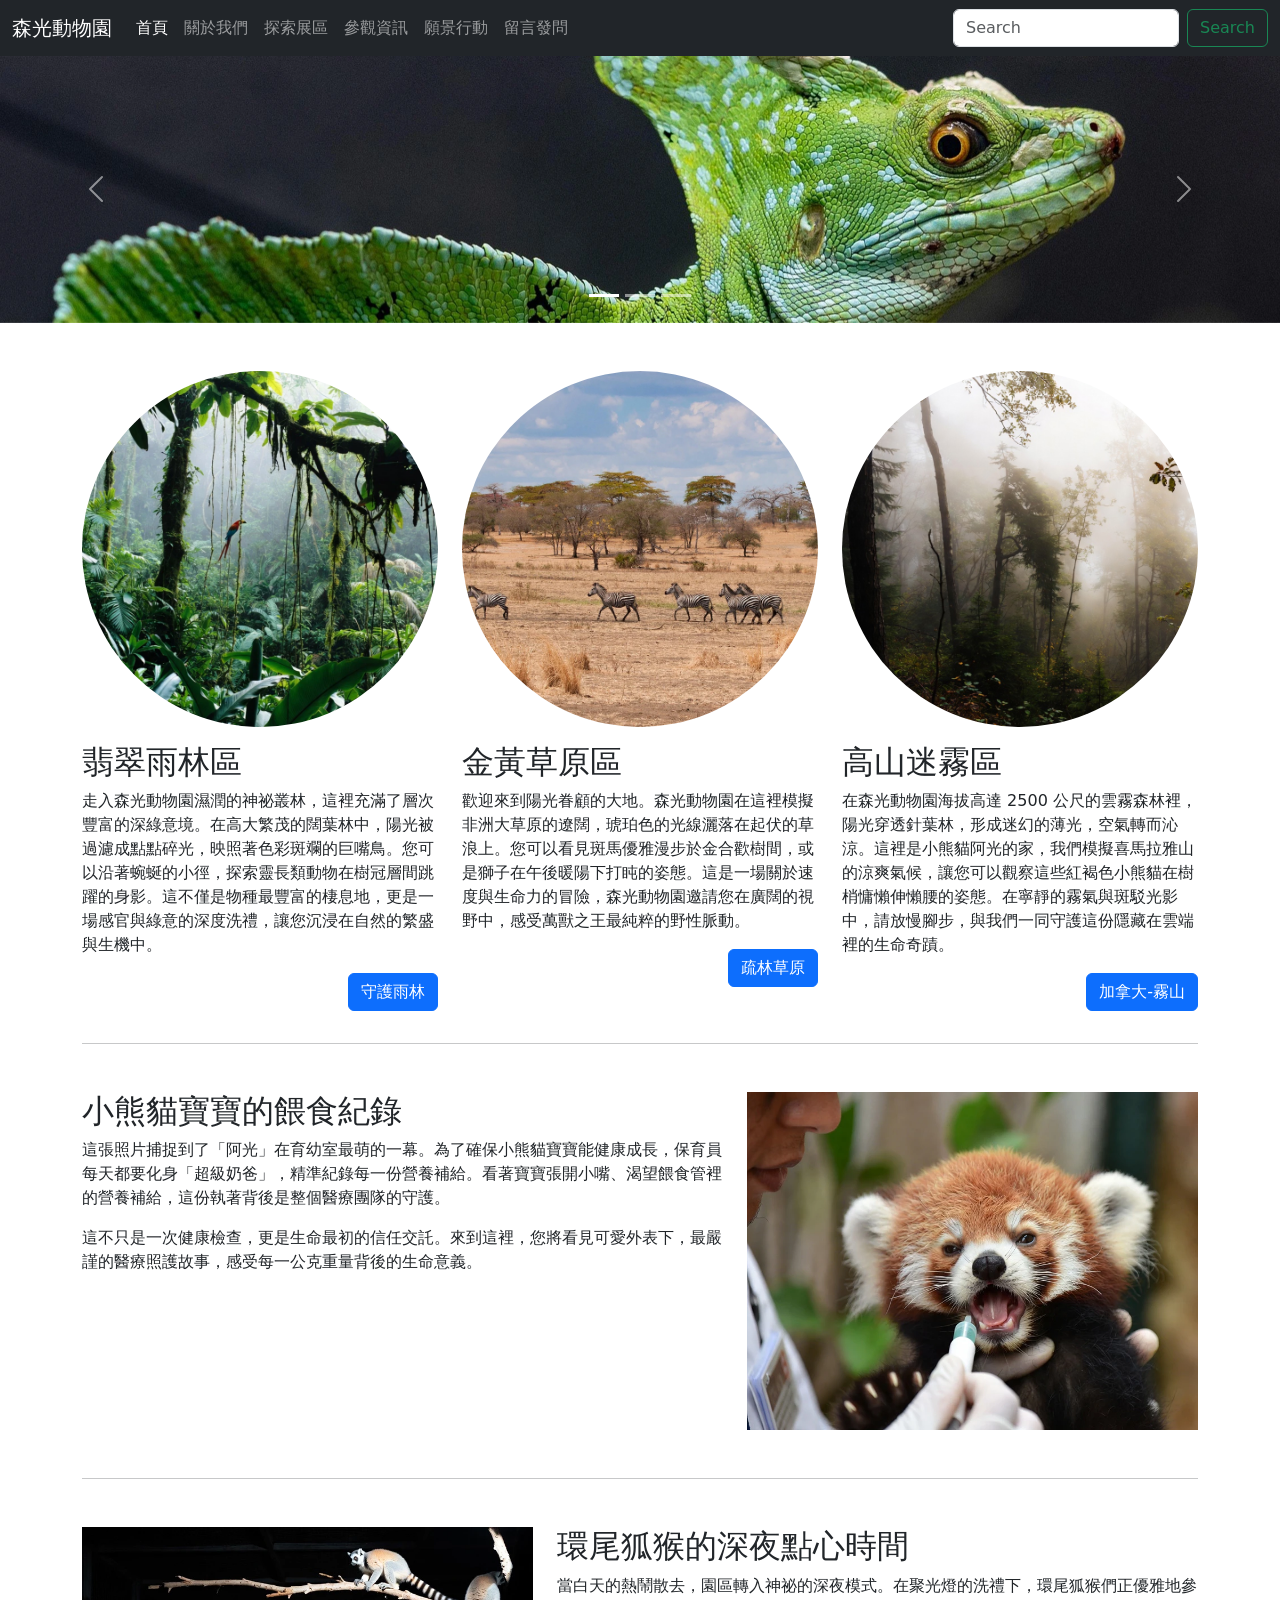
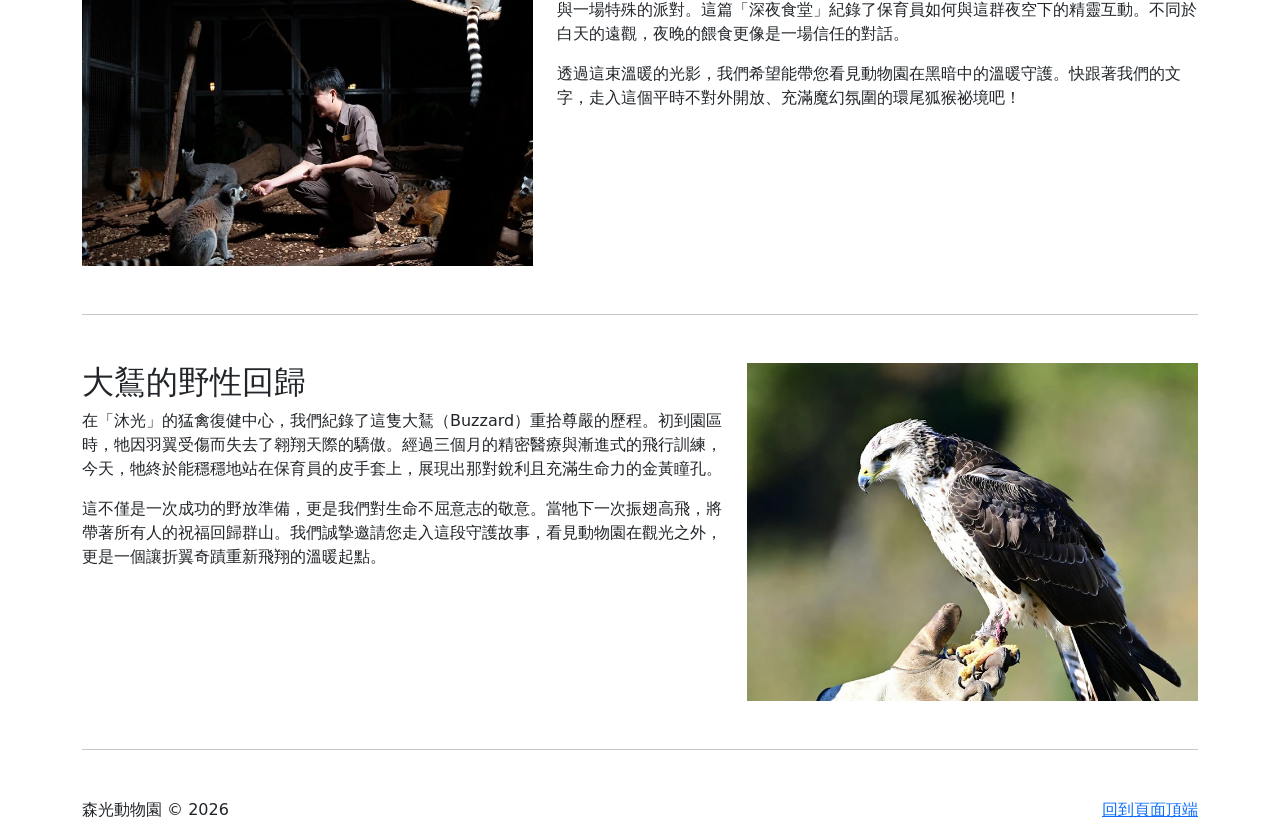
==== index.html @ 8e4613d2 "Add files via upload" ====
<!-- 宣告網頁文件是HTML5格式 -->
<!doctype html>
<!-- 網頁所屬地區的語言 -->
<html lang="zh-Hant-TW">
<!-- 檔頭 -->

<head>
  <!-- 文字編碼 -->
  <meta charset="utf-8">
  <!-- RWD響應式網站 -->
  <meta name="viewport" content="width=device-width, initial-scale=1">
  <!-- 網站作者(擁有者)、品牌名稱 -->
  <meta name="author" content="森光動物園">
  <!-- 網頁描述， -->
  <meta name="description"
    content="「森光動物園」致力還原大自然原始面貌，透過金黃草原、翡翠雨林與雲霧森林，打造沉浸式棲地體驗。從育幼紀錄到猛禽復健，我們在晨光與夜色間守護生命，邀您共鳴荒野，開啟一場關於保育與尊重的溫暖旅程。">
  <meta name="generator" content="Visual Studio Code">
  <meta name="keywords"
    content="森光動物園,動物園,Forest Light Zoo,環境教育,野生動物保育,沉浸式棲地,非洲大草原,熱帶雨林,高山雲霧林,小熊貓,環尾狐猴,大鵟,猛禽復健,動物餵食紀錄,生命教育,生態旅遊">
  <!-- favicon品牌logo，第一行針對IE和其他瀏覽器，第二行針對IE之外的瀏覽器 -->
  <link rel="shortcut icon" href="favicon.ico" type="image/x-icon">
  <link rel="icon" href="favicon.ico" type="image/x-icon">

  <title>森光動物園-首頁</title>
  <!-- Boothstrap雲端CSS外部檔 -->
  <link href="https://cdn.jsdelivr.net/npm/bootstrap@5.3.8/dist/css/bootstrap.min.css" rel="stylesheet"
    integrity="sha384-sRIl4kxILFvY47J16cr9ZwB07vP4J8+LH7qKQnuqkuIAvNWLzeN8tE5YBujZqJLB" crossorigin="anonymous">
  <!-- 自訂的CSS -->
  <link rel="stylesheet" href="css/custom.css">
  <!--追蹤碼  -->
  <!-- Google tag (gtag.js) -->
  <script async src="https://www.googletagmanager.com/gtag/js?id=G-NFK6RYYWR0"></script>
  <script>
    window.dataLayer = window.dataLayer || [];
    function gtag() { dataLayer.push(arguments); }
    gtag('js', new Date());

    gtag('config', 'G-NFK6RYYWR0');
  </script>

</head>
<!-- 網頁本文 -->

<body>
  <header>
    <nav class="navbar navbar-expand-lg bg-dark navbar-dark">
      <div class="container-fluid">
        <a class="navbar-brand" href="index.html">森光動物園</a>
        <button class="navbar-toggler" type="button" data-bs-toggle="collapse" data-bs-target="#navbarSupportedContent"
          aria-controls="navbarSupportedContent" aria-expanded="false" aria-label="Toggle navigation">
          <span class="navbar-toggler-icon"></span>
        </button>
        <div class="collapse navbar-collapse" id="navbarSupportedContent">
          <ul class="navbar-nav me-auto mb-2 mb-lg-0">
            <li class="nav-item">
              <a class="nav-link active" aria-current="page" href="index.html">首頁</a>
            </li>
            <li class="nav-item">
              <a class="nav-link" href="about.html">關於我們</a>
            </li>
            <li class="nav-item">
              <a class="nav-link" href="explore.html">探索展區</a>
            </li>
            <li class="nav-item">
              <a class="nav-link" href="info.html">參觀資訊</a>
            </li>
            <li class="nav-item">
              <a class="nav-link" href="vision.html">願景行動</a>
            </li>
            <li class="nav-item">
              <a class="nav-link" href="https://toolkit.url.com.tw/bbs/index.php?email=bbs@trial-162231.url.tw" target="_blank">留言發問</a>

            </li>
          </ul>
          <form class="d-flex" role="search">
            <input class="form-control me-2" type="search" placeholder="Search" aria-label="Search" />
            <button class="btn btn-outline-success" type="submit">Search</button>
          </form>
        </div>
      </div>
    </nav>
  </header>
  <main>
    <div id="carouselExampleIndicators" class="carousel slide">
      <div class="carousel-indicators">
        <button type="button" data-bs-target="#carouselExampleIndicators" data-bs-slide-to="0" class="active"
          aria-current="true" aria-label="Slide 1"></button>
        <button type="button" data-bs-target="#carouselExampleIndicators" data-bs-slide-to="1"
          aria-label="Slide 2"></button>
        <button type="button" data-bs-target="#carouselExampleIndicators" data-bs-slide-to="2"
          aria-label="Slide 3"></button>
      </div>
      <div class="carousel-inner">
        <div class="carousel-item active">
          <img src="images/index/yancabrera-basilisk-5951351_1920.webp" class="d-block w-100" alt="綠色大蜥蜴" title="綠色大蜥蜴"
            aria-lable="綠色大蜥蜴">
        </div>
        <div class="carousel-item">
          <img src="images/index/anilsharma26-dusky-leaf-monkeys-6933043_1920.webp" class="d-block w-100" alt="動物園黃葉猴"
            title="動物園黃葉猴" aria-lable="動物園黃葉猴">
        </div>
        <div class="carousel-item">
          <img src="images/index/lwittsieker-capybara-8209095_1920.webp" class="d-block w-100" alt="動物園水豚" title="動物園水豚"
            aria-lable="動物園水豚">
        </div>
      </div>
      <button class="carousel-control-prev" type="button" data-bs-target="#carouselExampleIndicators"
        data-bs-slide="prev">
        <span class="carousel-control-prev-icon" aria-hidden="true"></span>
        <span class="visually-hidden">Previous</span>
      </button>
      <button class="carousel-control-next" type="button" data-bs-target="#carouselExampleIndicators"
        data-bs-slide="next">
        <span class="carousel-control-next-icon" aria-hidden="true"></span>
        <span class="visually-hidden">Next</span>
      </button>
    </div>
    <div class="container">
      <div class="row">
        <div class="col-lg-4 order-md-2 mt-5">
          <a href="https://en.wikipedia.org/wiki/Mist_Mountain">
            <img src="images/index/mist-mountain-forest.jpg" class="rounded-circle w-100" alt="高山迷霧森林" title="高山迷霧森林"
              aria-label="高山迷霧森林"></a>
          <div class="card-body">
            <h2 class="mt-3">高山迷霧區</h2>
            <p class="card-text">在森光動物園海拔高達 2500
              公尺的雲霧森林裡，陽光穿透針葉林，形成迷幻的薄光，空氣轉而沁涼。這裡是小熊貓阿光的家，我們模擬喜馬拉雅山的涼爽氣候，讓您可以觀察這些紅褐色小熊貓在樹梢慵懶伸懶腰的姿態。在寧靜的霧氣與斑駁光影中，請放慢腳步，與我們一同守護這份隱藏在雲端裡的生命奇蹟。
            </p>
            <p class="text-end"><a href="https://en.wikipedia.org/wiki/Mist_Mountain" target="_blank"
                class="btn btn-primary" role="button">加拿大-霧山</a></p>
          </div>
        </div>
        <div class="col-lg-4 order-md-1 mt-5">
          <a href="https://en.wikipedia.org/wiki/Savanna">
            <img src="images/index/savanna-ruidgs-zebra-4614297_1920.webp" class="rounded-circle w-100" alt="疏林草原上的斑馬"
              title="疏林草原上的斑馬" aria-label="疏林草原上的斑馬"></a>
          <div class="card-body">
            <h2 class="mt-3">金黃草原區</h2>
            <p class="card-text">
              歡迎來到陽光眷顧的大地。森光動物園在這裡模擬非洲大草原的遼闊，琥珀色的光線灑落在起伏的草浪上。您可以看見斑馬優雅漫步於金合歡樹間，或是獅子在午後暖陽下打盹的姿態。這是一場關於速度與生命力的冒險，森光動物園邀請您在廣闊的視野中，感受萬獸之王最純粹的野性脈動。
            </p>
            <p class="text-end"><a href="https://en.wikipedia.org/wiki/Savanna" target="_blank" class="btn btn-primary"
                role="button">疏林草原</a></p>
          </div>
        </div>
        <div class="col-lg-4 order-md-0 mt-5">
          <a href="https://www.rainforest-alliance.org/">
            <img src="images/index/rainforest.webp" class="rounded-circle w-100" alt="雨林闊葉林和巨嘴鳥" title="雨林闊葉林和巨嘴鳥"
              aria-label="雨林闊葉林和巨嘴鳥"></a>
          <div class="card-body">
            <h2 class="mt-3">翡翠雨林區</h2>
            <p class="card-text">
              走入森光動物園濕潤的神祕叢林，這裡充滿了層次豐富的深綠意境。在高大繁茂的闊葉林中，陽光被過濾成點點碎光，映照著色彩斑斕的巨嘴鳥。您可以沿著蜿蜒的小徑，探索靈長類動物在樹冠層間跳躍的身影。這不僅是物種最豐富的棲息地，更是一場感官與綠意的深度洗禮，讓您沉浸在自然的繁盛與生機中。
            </p>
            <p class="text-end"><a href="https://www.rainforest-alliance.org/" target="_blank" class="btn btn-primary"
                role="button">守護雨林</a></p>
          </div>
        </div>


      </div>
      <hr>
      <div class="row my-5">
        <div class="col-md-7">
          <h2 class="">小熊貓寶寶的<span class="text-mute">餵食紀錄</span></h2>
          <p>這張照片捕捉到了「阿光」在育幼室最萌的一幕。為了確保小熊貓寶寶能健康成長，保育員每天都要化身「超級奶爸」，精準紀錄每一份營養補給。看著寶寶張開小嘴、渴望餵食管裡的營養補給，這份執著背後是整個醫療團隊的守護。</p>
          <p>這不只是一次健康檢查，更是生命最初的信任交託。來到這裡，您將看見可愛外表下，最嚴謹的醫療照護故事，感受每一公克重量背後的生命意義。</p>
        </div>
        <div class="col-md-5">
          <img src="images/index/baby-red-panda-medical-check.webp" class="img-fluid mx-auto" alt="貓熊寶寶營養補給"
            aria-label="貓熊寶寶營養補給">
        </div>

      </div>
      <hr>
      <div class="row my-5">
        <div class="col-md-7 order-md-1">
          <h2 class="">環尾狐猴的<span class="text-mute">深夜點心時間</span></h2>
          <p>當白天的熱鬧散去，園區轉入神祕的深夜模式。在聚光燈的洗禮下，環尾狐猴們正優雅地參與一場特殊的派對。這篇「深夜食堂」紀錄了保育員如何與這群夜空下的精靈互動。不同於白天的遠觀，夜晚的餵食更像是一場信任的對話。</p>
          <p>透過這束溫暖的光影，我們希望能帶您看見動物園在黑暗中的溫暖守護。快跟著我們的文字，走入這個平時不對外開放、充滿魔幻氛圍的環尾狐猴祕境吧！</p>
        </div>
        <div class="col-md-5 order-md-0">
          <img src="images/index/zookeeper -feeding-animals-low-light.webp" class="img-fluid mx-auto" alt="保育員夜間餵食環尾狐猴"
            aria-label="保育員夜間餵食環尾狐猴">
        </div>

      </div>
      <hr>
      <div class="row my-5">
        <div class="col-md-7">
          <h2 class="">大鵟的<span class="text-mute">野性回歸</span></h2>
          <p>
            在「沐光」的猛禽復健中心，我們紀錄了這隻大鵟（Buzzard）重拾尊嚴的歷程。初到園區時，牠因羽翼受傷而失去了翱翔天際的驕傲。經過三個月的精密醫療與漸進式的飛行訓練，今天，牠終於能穩穩地站在保育員的皮手套上，展現出那對銳利且充滿生命力的金黃瞳孔。
          </p>
          <p>這不僅是一次成功的野放準備，更是我們對生命不屈意志的敬意。當牠下一次振翅高飛，將帶著所有人的祝福回歸群山。我們誠摯邀請您走入這段守護故事，看見動物園在觀光之外，更是一個讓折翼奇蹟重新飛翔的溫暖起點。</p>
        </div>
        <div class="col-md-5">
          <img src="images/index/Bird-of-prey-rescue-recovery.webp" class="img-fluid mx-auto" alt="大鵟老鷹復健紀錄"
            aria-label="大鵟老鷹復健紀錄">
        </div>

      </div>
      <hr>
    </div>
    <footer class="container mt-5">

      <p class="float-end">
        <a href="#top" class="btn-dark-gold">回到頁面頂端</a>
      </p>

      <p>森光動物園 &copy; 2026</p>
    </footer>
  </main>
  <!-- Bootstrap雲端JS外部檔 -->
  <script src="https://cdn.jsdelivr.net/npm/bootstrap@5.3.8/dist/js/bootstrap.bundle.min.js"
    integrity="sha384-FKyoEForCGlyvwx9Hj09JcYn3nv7wiPVlz7YYwJrWVcXK/BmnVDxM+D2scQbITxI"
    crossorigin="anonymous"></script>
</body>

</html>
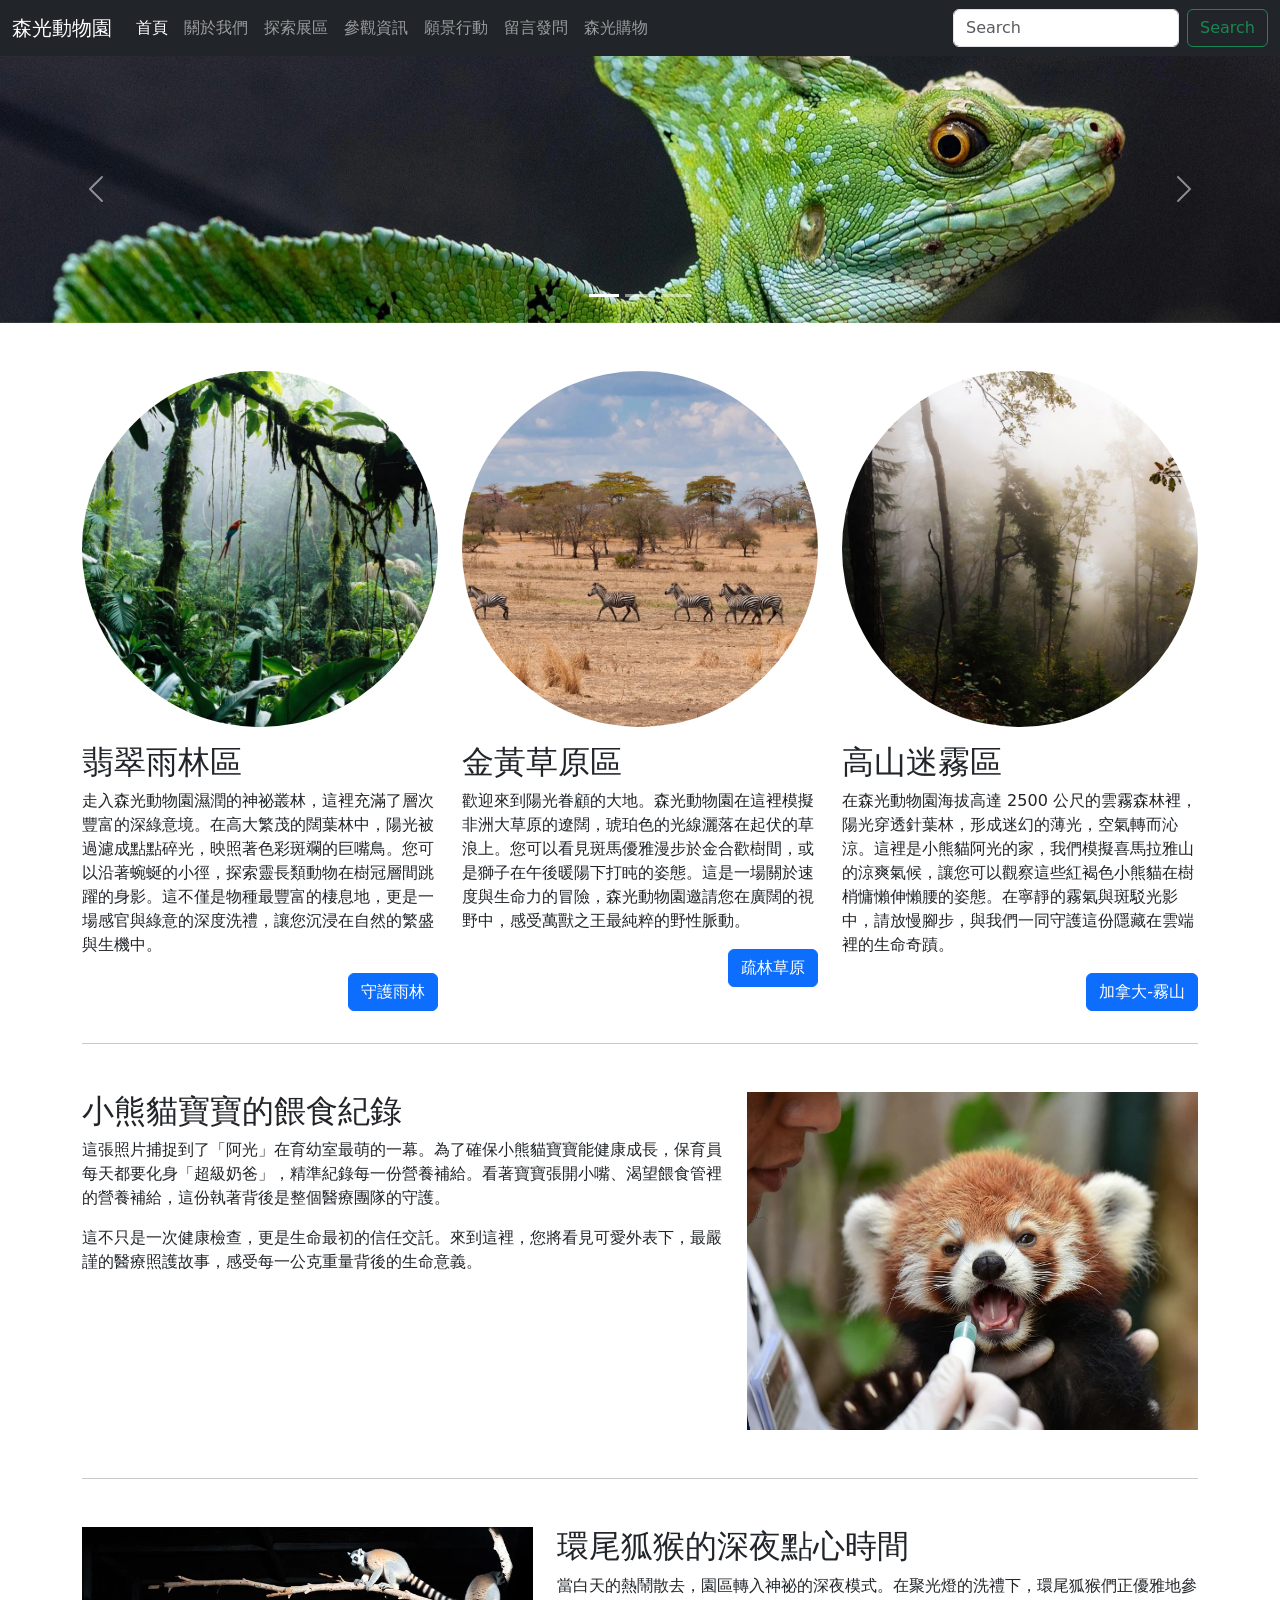
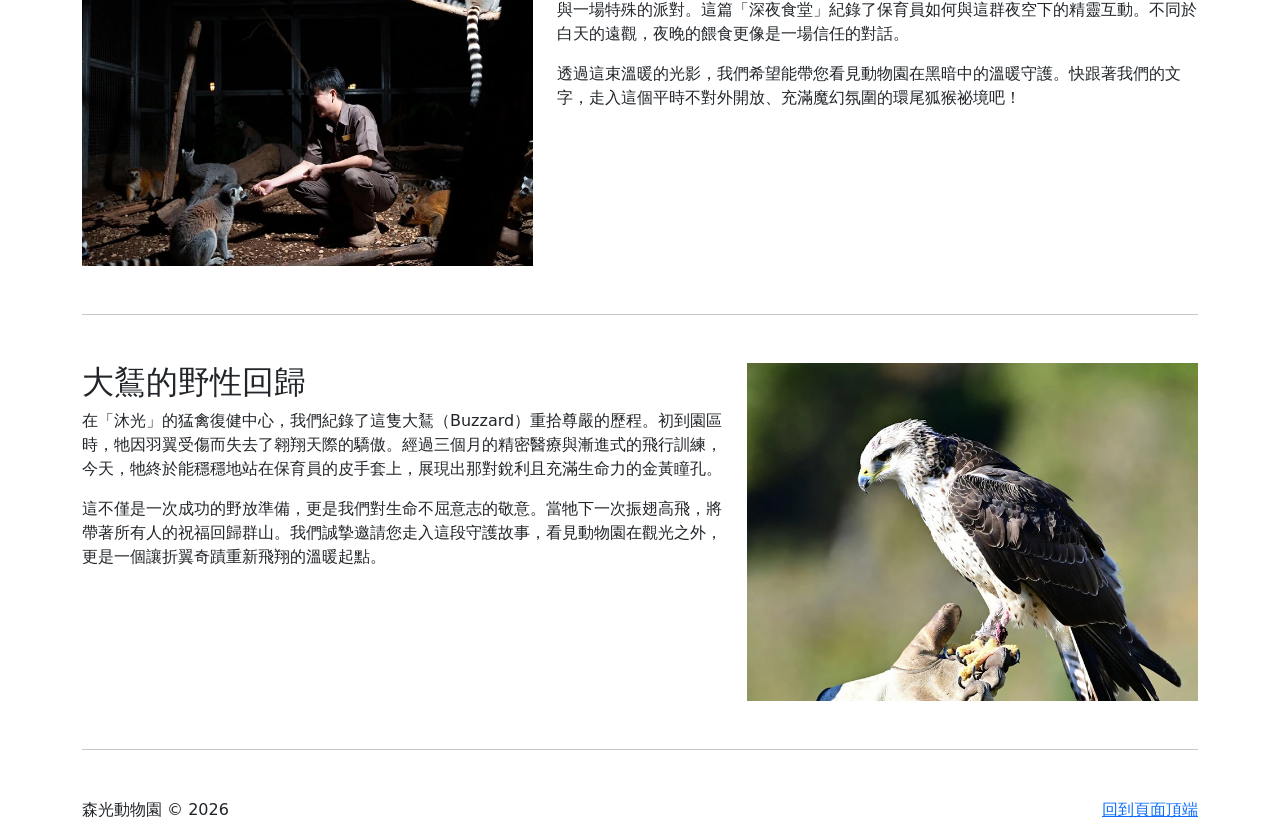
==== commit 8aa803ba: "Add files via upload" ====
--- a/index.html
+++ b/index.html
@@ -69,8 +69,11 @@
             </li>
             <li class="nav-item">
               <a class="nav-link" href="https://toolkit.url.com.tw/bbs/index.php?email=bbs@trial-162231.url.tw" target="_blank">留言發問</a>
-
-            </li>
+            </li>
+             <li class="nav-item">
+              <a class="nav-link" href="https://forestlighting.easy.co" target="_blank">森光購物</a>
+            </li>
+
           </ul>
           <form class="d-flex" role="search">
             <input class="form-control me-2" type="search" placeholder="Search" aria-label="Search" />
